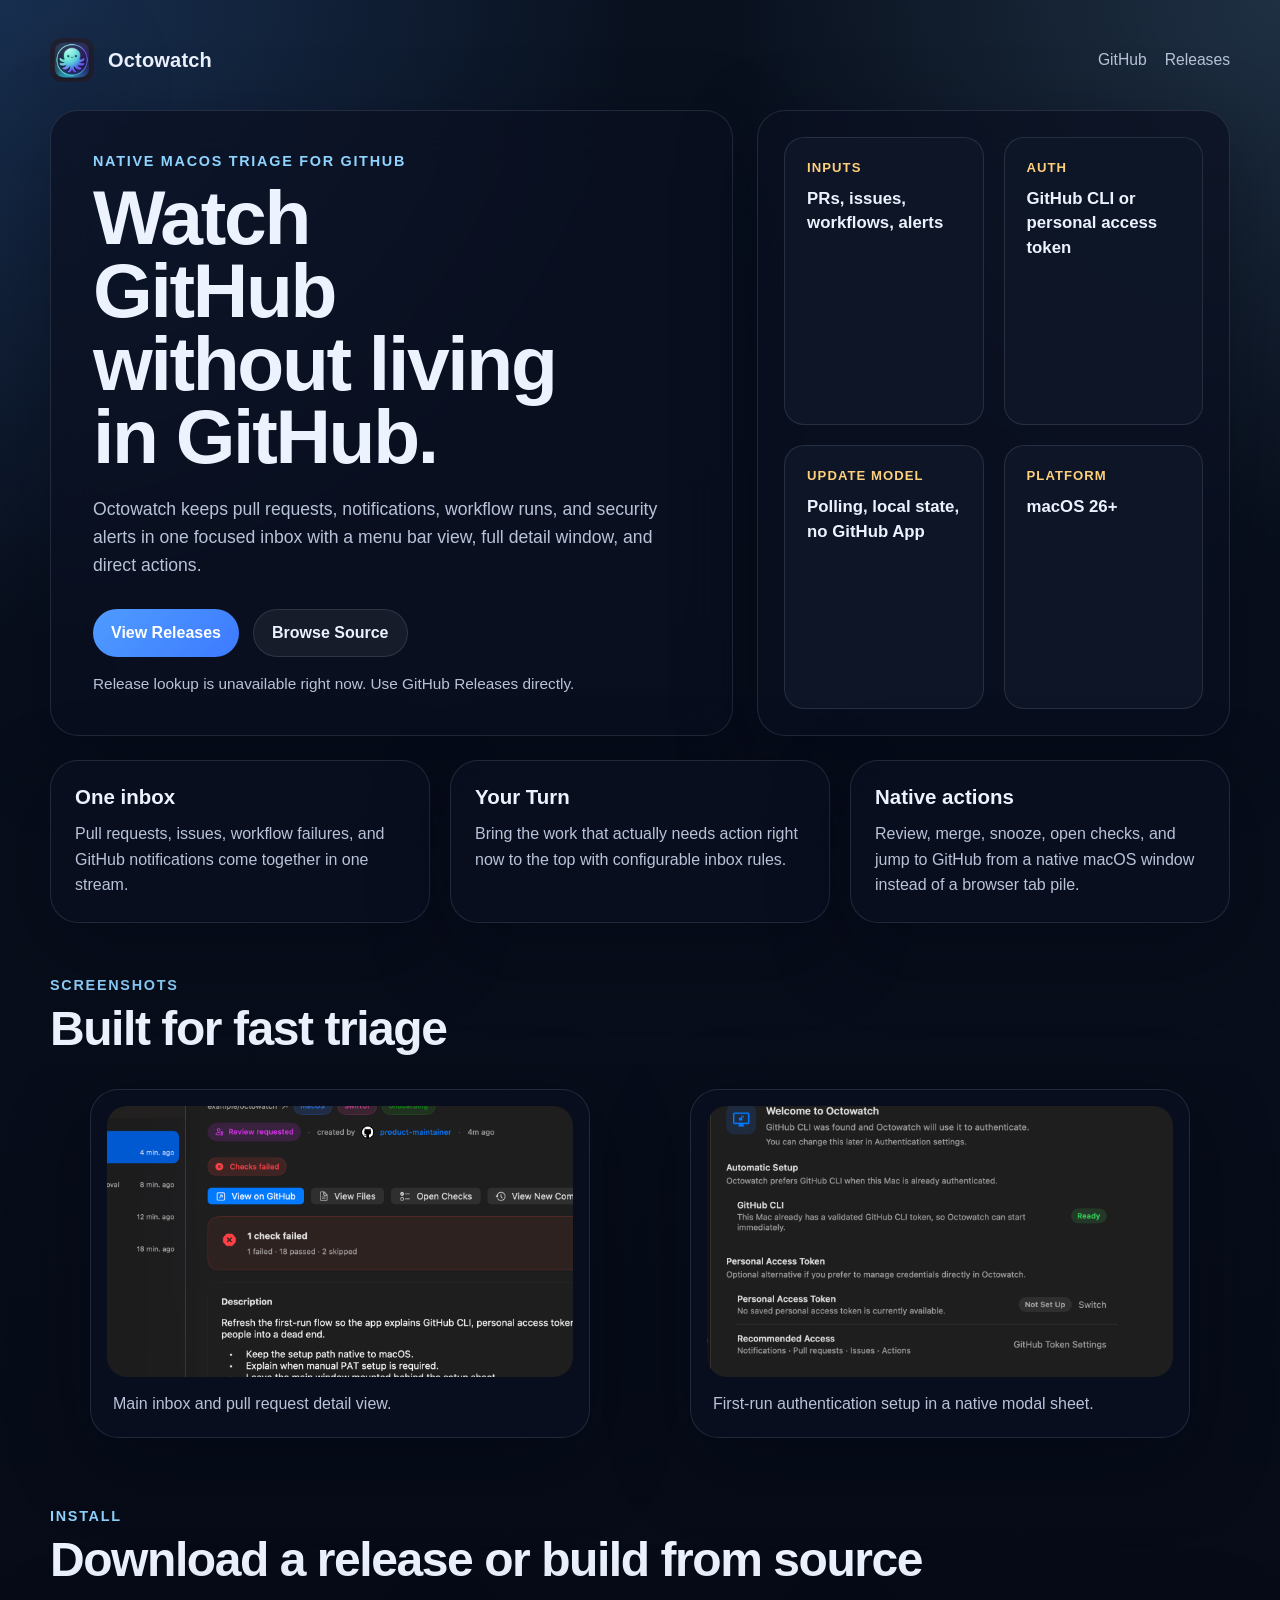
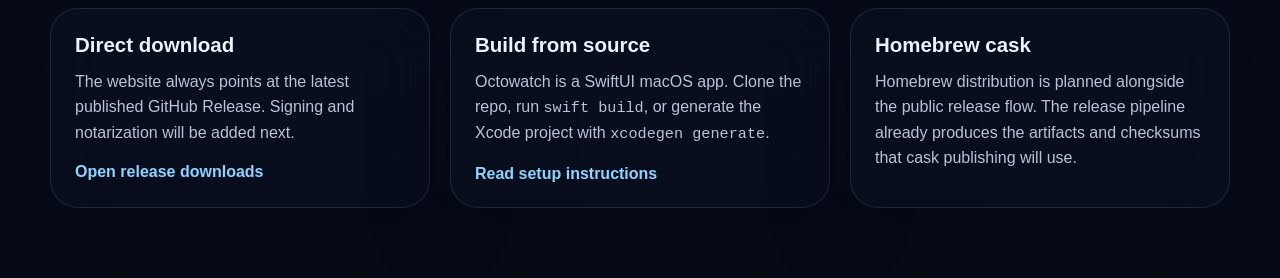
==== website/index.html @ 77b60c49 "feat(release): scaffold public distribution Add a GitHub Pages site for octowatch.app and a tag-driv" ====
<!doctype html>
<html lang="en">
  <head>
    <meta charset="utf-8">
    <meta name="viewport" content="width=device-width, initial-scale=1">
    <title>Octowatch</title>
    <meta
      name="description"
      content="Octowatch is a native macOS app that watches GitHub and pulls the work that needs your attention into one place."
    >
    <link rel="icon" href="assets/icon.png">
    <link rel="stylesheet" href="site.css">
  </head>
  <body>
    <div class="page-shell">
      <header class="site-header">
        <a class="brand" href="/">
          <img src="assets/icon.png" alt="Octowatch logo" width="44" height="44">
          <span>Octowatch</span>
        </a>
        <nav class="site-nav">
          <a href="https://github.com/fiam/octowatch">GitHub</a>
          <a href="https://github.com/fiam/octowatch/releases">Releases</a>
        </nav>
      </header>

      <main>
        <section class="hero">
          <div class="hero-copy">
            <p class="eyebrow">Native macOS triage for GitHub</p>
            <h1>Watch GitHub without living in GitHub.</h1>
            <p class="lede">
              Octowatch keeps pull requests, notifications, workflow runs,
              and security alerts in one focused inbox with a menu bar view,
              full detail window, and direct actions.
            </p>

            <div class="hero-actions">
              <a
                id="download-button"
                class="button button-primary"
                href="https://github.com/fiam/octowatch/releases"
              >
                View Releases
              </a>
              <a
                class="button button-secondary"
                href="https://github.com/fiam/octowatch"
              >
                Browse Source
              </a>
            </div>

            <p id="release-status" class="release-status">
              Looking up the latest release…
            </p>
          </div>

          <div class="hero-card">
            <div class="metric-grid">
              <div class="metric">
                <span class="metric-label">Inputs</span>
                <strong>PRs, issues, workflows, alerts</strong>
              </div>
              <div class="metric">
                <span class="metric-label">Auth</span>
                <strong>GitHub CLI or personal access token</strong>
              </div>
              <div class="metric">
                <span class="metric-label">Update Model</span>
                <strong>Polling, local state, no GitHub App</strong>
              </div>
              <div class="metric">
                <span class="metric-label">Platform</span>
                <strong>macOS 26+</strong>
              </div>
            </div>
          </div>
        </section>

        <section class="feature-grid">
          <article class="feature-card">
            <h2>One inbox</h2>
            <p>
              Pull requests, issues, workflow failures, and GitHub
              notifications come together in one stream.
            </p>
          </article>
          <article class="feature-card">
            <h2>Your Turn</h2>
            <p>
              Bring the work that actually needs action right now to the
              top with configurable inbox rules.
            </p>
          </article>
          <article class="feature-card">
            <h2>Native actions</h2>
            <p>
              Review, merge, snooze, open checks, and jump to GitHub from
              a native macOS window instead of a browser tab pile.
            </p>
          </article>
        </section>

        <section class="screenshots">
          <div class="section-header">
            <p class="eyebrow">Screenshots</p>
            <h2>Built for fast triage</h2>
          </div>
          <div class="shot-grid">
            <figure class="shot">
              <img src="assets/readme-main-window.png" alt="Octowatch main window">
              <figcaption>Main inbox and pull request detail view.</figcaption>
            </figure>
            <figure class="shot">
              <img src="assets/readme-onboarding.png" alt="Octowatch first-run setup sheet">
              <figcaption>First-run authentication setup in a native modal sheet.</figcaption>
            </figure>
          </div>
        </section>

        <section class="install">
          <div class="section-header">
            <p class="eyebrow">Install</p>
            <h2>Download a release or build from source</h2>
          </div>

          <div class="install-grid">
            <article class="install-card">
              <h3>Direct download</h3>
              <p>
                The website always points at the latest published GitHub
                Release. Signing and notarization will be added next.
              </p>
              <a
                id="download-card-link"
                class="text-link"
                href="https://github.com/fiam/octowatch/releases"
              >
                Open release downloads
              </a>
            </article>

            <article class="install-card">
              <h3>Build from source</h3>
              <p>
                Octowatch is a SwiftUI macOS app. Clone the repo, run
                <code>swift build</code>, or generate the Xcode project with
                <code>xcodegen generate</code>.
              </p>
              <a class="text-link" href="https://github.com/fiam/octowatch#getting-started">
                Read setup instructions
              </a>
            </article>

            <article class="install-card">
              <h3>Homebrew cask</h3>
              <p>
                Homebrew distribution is planned alongside the public
                release flow. The release pipeline already produces the
                artifacts and checksums that cask publishing will use.
              </p>
            </article>
          </div>
        </section>
      </main>
    </div>

    <script src="site.js" defer></script>
  </body>
  </html>
---- website/site.css ----
:root {
  color-scheme: dark;
  --page-bg: #0a1020;
  --surface: rgba(10, 16, 32, 0.72);
  --surface-strong: rgba(15, 23, 42, 0.88);
  --border: rgba(148, 163, 184, 0.18);
  --text: #edf2ff;
  --muted: #b8c3d9;
  --accent: #8fd3ff;
  --accent-strong: #4f9cff;
  --accent-warm: #ffd07b;
  --shadow: 0 24px 80px rgba(3, 7, 18, 0.42);
  --radius-lg: 28px;
  --radius-md: 20px;
  --radius-sm: 14px;
  --font-display: "Avenir Next", "Segoe UI", sans-serif;
  --font-body: "Avenir Next", "Helvetica Neue", sans-serif;
}

* {
  box-sizing: border-box;
}

html,
body {
  margin: 0;
  min-height: 100%;
}

body {
  background:
    radial-gradient(circle at top left, rgba(79, 156, 255, 0.22), transparent 28%),
    radial-gradient(circle at top right, rgba(143, 211, 255, 0.16), transparent 24%),
    linear-gradient(180deg, #09111f 0%, #060a16 100%);
  color: var(--text);
  font-family: var(--font-body);
}

a {
  color: inherit;
  text-decoration: none;
}

code {
  font-family: "SF Mono", "Menlo", monospace;
  font-size: 0.95em;
}

.page-shell {
  width: min(1180px, calc(100vw - 32px));
  margin: 0 auto;
  padding: 24px 0 72px;
}

.site-header {
  display: flex;
  align-items: center;
  justify-content: space-between;
  gap: 20px;
  padding: 14px 0 28px;
}

.brand {
  display: inline-flex;
  align-items: center;
  gap: 14px;
  font-family: var(--font-display);
  font-size: 1.25rem;
  font-weight: 700;
  letter-spacing: 0.01em;
}

.brand img {
  border-radius: 12px;
  box-shadow: var(--shadow);
}

.site-nav {
  display: inline-flex;
  gap: 18px;
  color: var(--muted);
  font-size: 0.98rem;
}

.site-nav a:hover,
.text-link:hover {
  color: white;
}

.hero {
  display: grid;
  grid-template-columns: minmax(0, 1.3fr) minmax(280px, 0.9fr);
  gap: 24px;
  align-items: stretch;
}

.hero-copy,
.hero-card,
.feature-card,
.shot,
.install-card {
  background: var(--surface);
  border: 1px solid var(--border);
  border-radius: var(--radius-lg);
  box-shadow: var(--shadow);
  backdrop-filter: blur(24px);
}

.hero-copy {
  padding: 42px;
}

.eyebrow {
  margin: 0 0 12px;
  color: var(--accent);
  font-size: 0.9rem;
  font-weight: 700;
  letter-spacing: 0.12em;
  text-transform: uppercase;
}

.hero h1,
.section-header h2 {
  margin: 0;
  font-family: var(--font-display);
  font-weight: 750;
  letter-spacing: -0.03em;
}

.hero h1 {
  max-width: 11ch;
  font-size: clamp(2.7rem, 6vw, 4.8rem);
  line-height: 0.95;
}

.lede {
  max-width: 60ch;
  margin: 22px 0 0;
  color: var(--muted);
  font-size: 1.1rem;
  line-height: 1.6;
}

.hero-actions {
  display: flex;
  flex-wrap: wrap;
  gap: 14px;
  margin-top: 30px;
}

.button {
  display: inline-flex;
  align-items: center;
  justify-content: center;
  min-height: 48px;
  padding: 0 18px;
  border-radius: 999px;
  font-weight: 700;
  transition: transform 120ms ease, background-color 120ms ease;
}

.button:hover {
  transform: translateY(-1px);
}

.button-primary {
  background: linear-gradient(135deg, var(--accent-strong), #3d7aff);
  color: white;
}

.button-secondary {
  background: rgba(255, 255, 255, 0.06);
  border: 1px solid var(--border);
}

.release-status {
  margin: 18px 0 0;
  color: var(--muted);
  font-size: 0.96rem;
}

.hero-card {
  padding: 26px;
}

.metric-grid,
.feature-grid,
.shot-grid,
.install-grid {
  display: grid;
  gap: 20px;
}

.metric-grid {
  grid-template-columns: repeat(2, minmax(0, 1fr));
  height: 100%;
}

.metric {
  padding: 22px;
  border-radius: var(--radius-md);
  background: var(--surface-strong);
  border: 1px solid var(--border);
}

.metric-label {
  display: block;
  margin-bottom: 12px;
  color: var(--accent-warm);
  font-size: 0.82rem;
  font-weight: 700;
  letter-spacing: 0.08em;
  text-transform: uppercase;
}

.metric strong {
  font-size: 1.05rem;
  line-height: 1.45;
}

.feature-grid,
.install-grid {
  grid-template-columns: repeat(3, minmax(0, 1fr));
  margin-top: 24px;
}

.feature-card,
.install-card {
  padding: 24px;
}

.feature-card h2,
.install-card h3 {
  margin: 0 0 12px;
  font-family: var(--font-display);
  font-size: 1.28rem;
}

.feature-card p,
.install-card p,
.shot figcaption {
  margin: 0;
  color: var(--muted);
  line-height: 1.6;
}

.screenshots,
.install {
  margin-top: 54px;
}

.section-header {
  margin-bottom: 20px;
}

.section-header h2 {
  font-size: clamp(2rem, 4vw, 3rem);
  line-height: 1;
}

.shot-grid {
  grid-template-columns: repeat(2, minmax(0, 1fr));
}

.shot {
  padding: 16px;
}

.shot img {
  display: block;
  width: 100%;
  border-radius: var(--radius-md);
}

.shot figcaption {
  padding: 14px 6px 4px;
}

.text-link {
  display: inline-block;
  margin-top: 18px;
  color: var(--accent);
  font-weight: 700;
}

@media (max-width: 920px) {
  .hero,
  .feature-grid,
  .shot-grid,
  .install-grid,
  .metric-grid {
    grid-template-columns: 1fr;
  }

  .page-shell {
    width: min(100vw - 24px, 1180px);
  }

  .hero-copy,
  .hero-card,
  .feature-card,
  .install-card {
    padding: 24px;
  }

  .site-header {
    flex-direction: column;
    align-items: flex-start;
  }
}
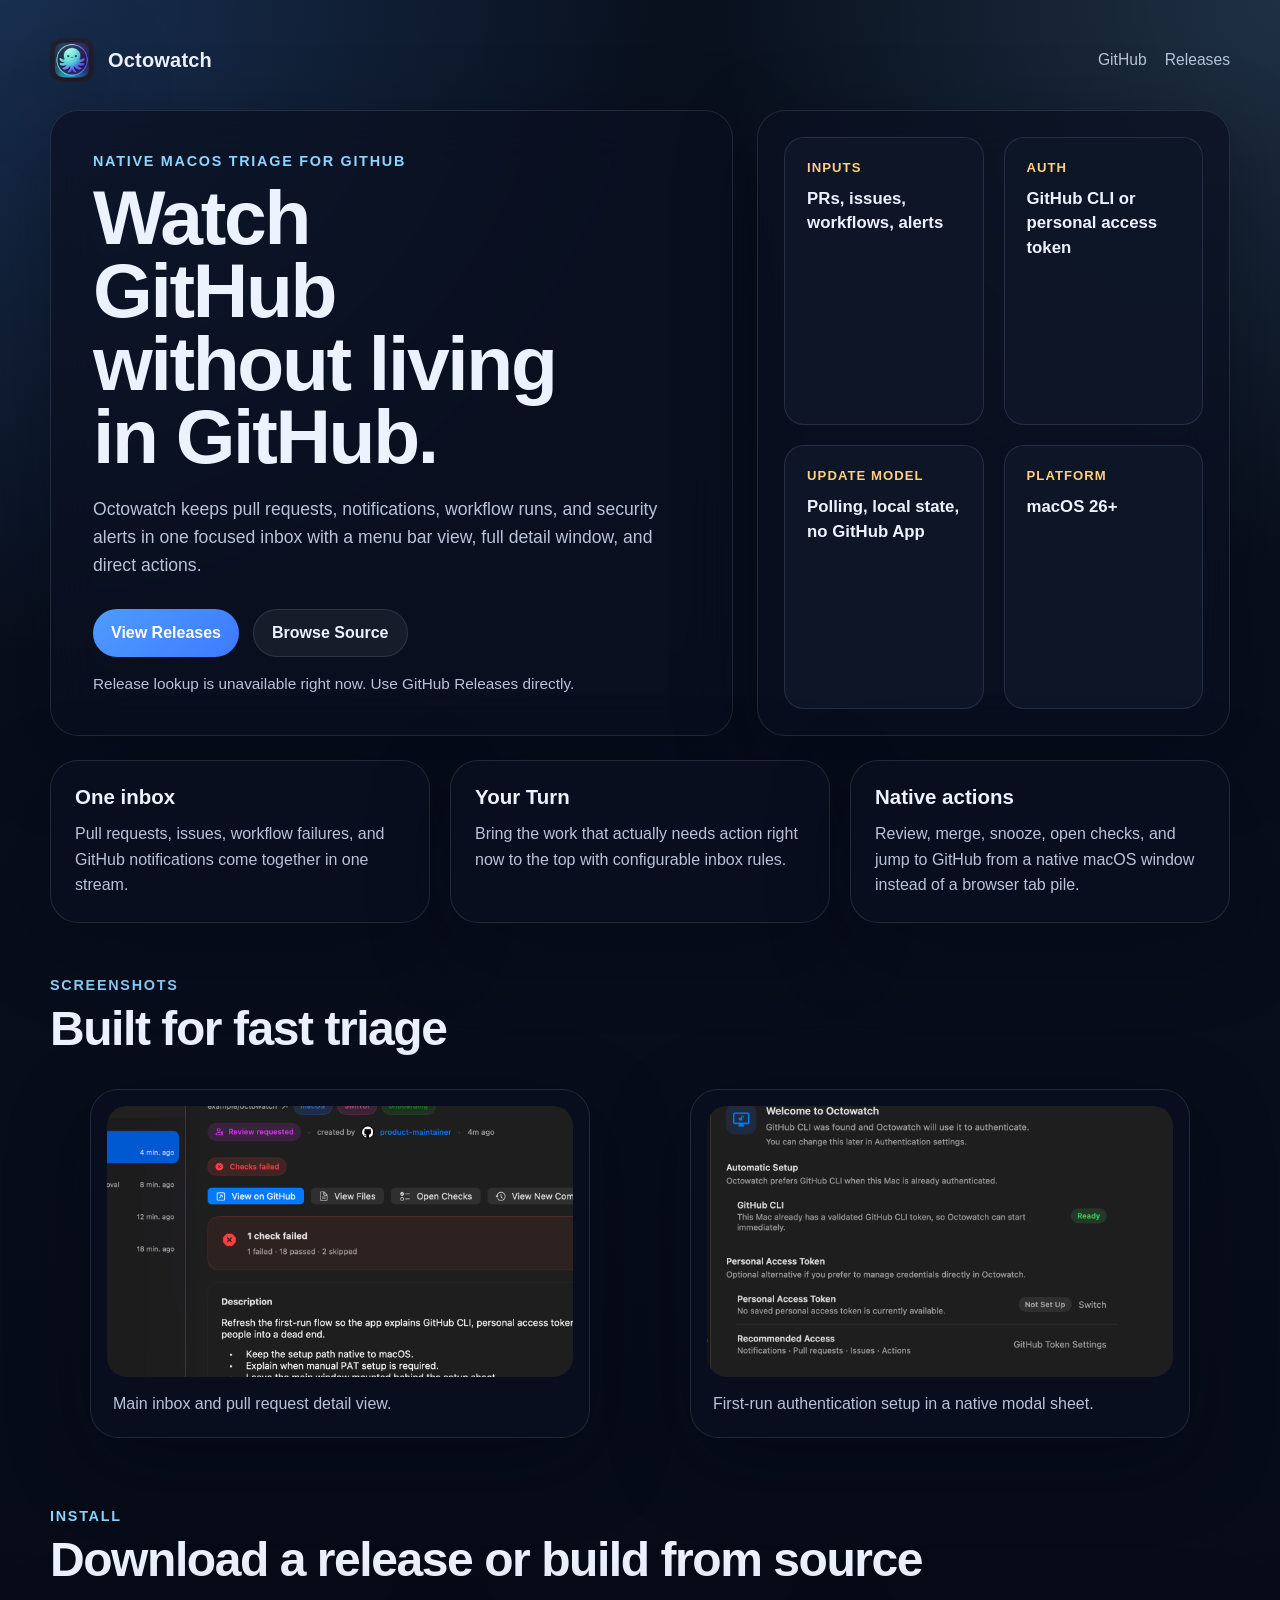
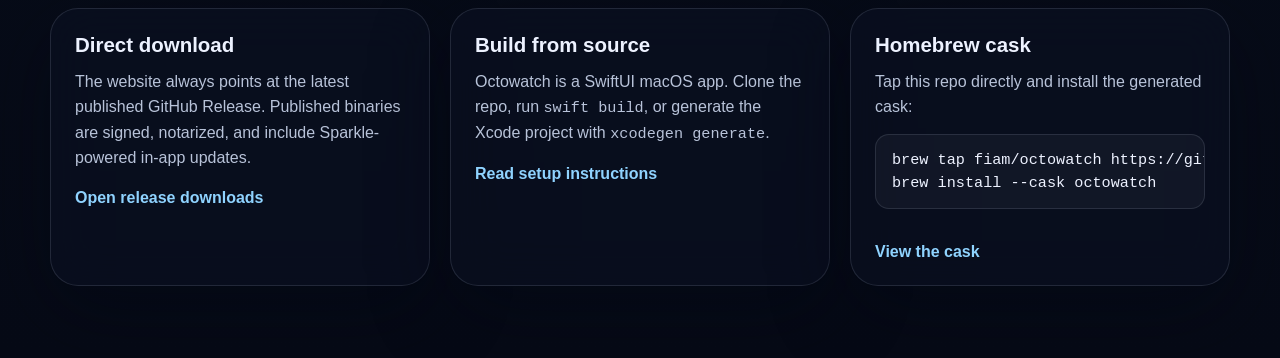
==== commit eea41040: "feat(release): automate notarized releases Add a release-please driven macOS release pipeline.  Inte" ====
--- a/website/index.html
+++ b/website/index.html
@@ -130,7 +130,8 @@
               <h3>Direct download</h3>
               <p>
                 The website always points at the latest published GitHub
-                Release. Signing and notarization will be added next.
+                Release. Published binaries are signed, notarized, and
+                include Sparkle-powered in-app updates.
               </p>
               <a
                 id="download-card-link"
@@ -156,10 +157,13 @@
             <article class="install-card">
               <h3>Homebrew cask</h3>
               <p>
-                Homebrew distribution is planned alongside the public
-                release flow. The release pipeline already produces the
-                artifacts and checksums that cask publishing will use.
+                Tap this repo directly and install the generated cask:
               </p>
+              <pre class="install-command"><code>brew tap fiam/octowatch https://github.com/fiam/octowatch
+brew install --cask octowatch</code></pre>
+              <a class="text-link" href="https://github.com/fiam/octowatch/blob/main/Casks/octowatch.rb">
+                View the cask
+              </a>
             </article>
           </div>
         </section>
--- a/website/site.css
+++ b/website/site.css
@@ -244,6 +244,22 @@
   line-height: 1.6;
 }
 
+.install-command {
+  margin: 14px 0 16px;
+  padding: 14px 16px;
+  overflow-x: auto;
+  border-radius: var(--radius-sm);
+  border: 1px solid var(--border);
+  background: rgba(255, 255, 255, 0.04);
+  color: var(--text);
+}
+
+.install-command code {
+  display: block;
+  white-space: pre;
+  line-height: 1.5;
+}
+
 .screenshots,
 .install {
   margin-top: 54px;
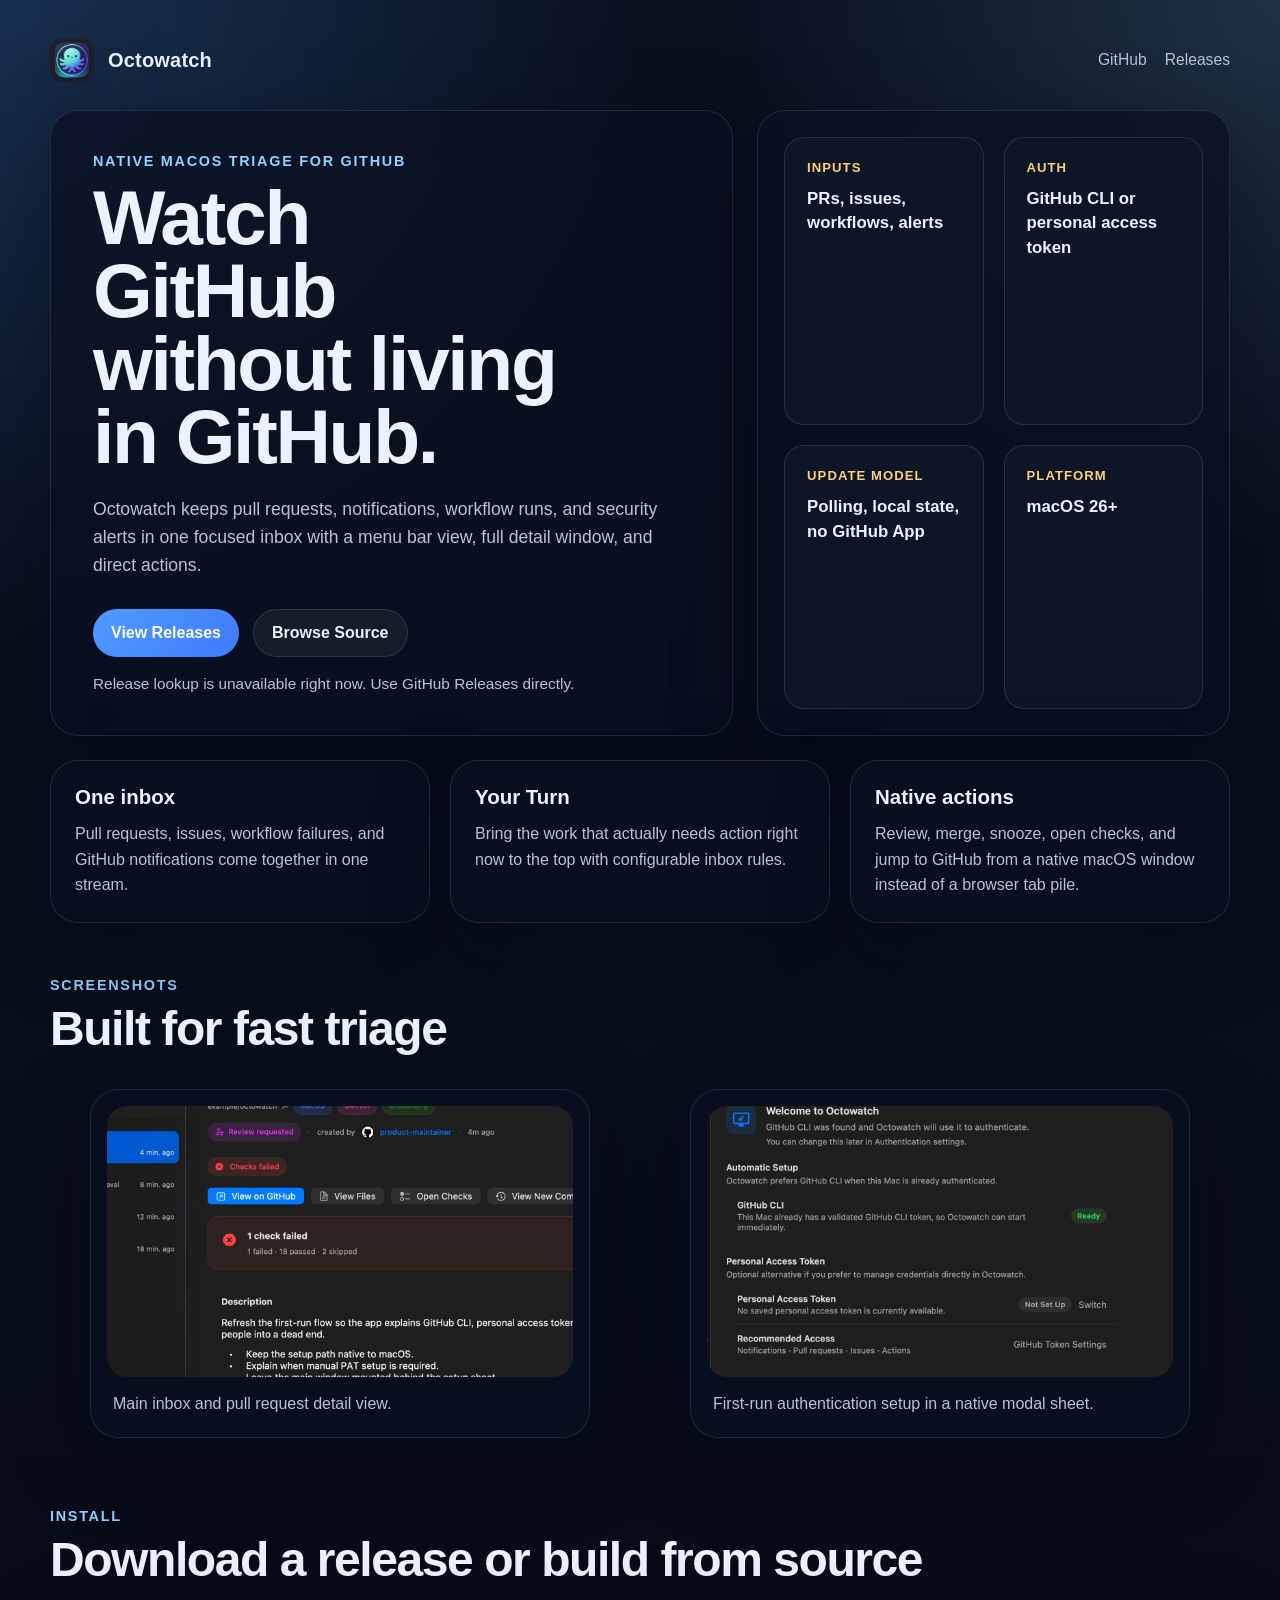
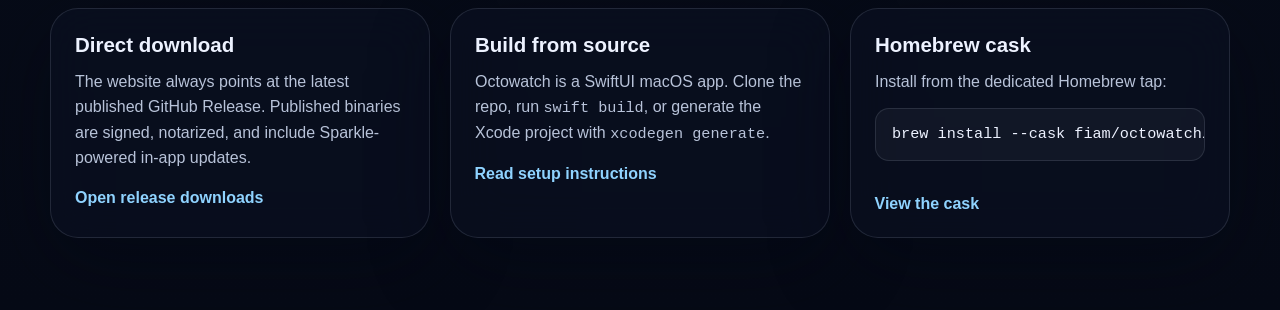
==== commit 71fabec4: "build(release): publish cask to tap Create the dedicated homebrew-octowatch tap and sync the generat" ====
--- a/website/index.html
+++ b/website/index.html
@@ -157,11 +157,10 @@
             <article class="install-card">
               <h3>Homebrew cask</h3>
               <p>
-                Tap this repo directly and install the generated cask:
+                Install from the dedicated Homebrew tap:
               </p>
-              <pre class="install-command"><code>brew tap fiam/octowatch https://github.com/fiam/octowatch
-brew install --cask octowatch</code></pre>
-              <a class="text-link" href="https://github.com/fiam/octowatch/blob/main/Casks/octowatch.rb">
+              <pre class="install-command"><code>brew install --cask fiam/octowatch/octowatch</code></pre>
+              <a class="text-link" href="https://github.com/fiam/homebrew-octowatch/blob/main/Casks/octowatch.rb">
                 View the cask
               </a>
             </article>
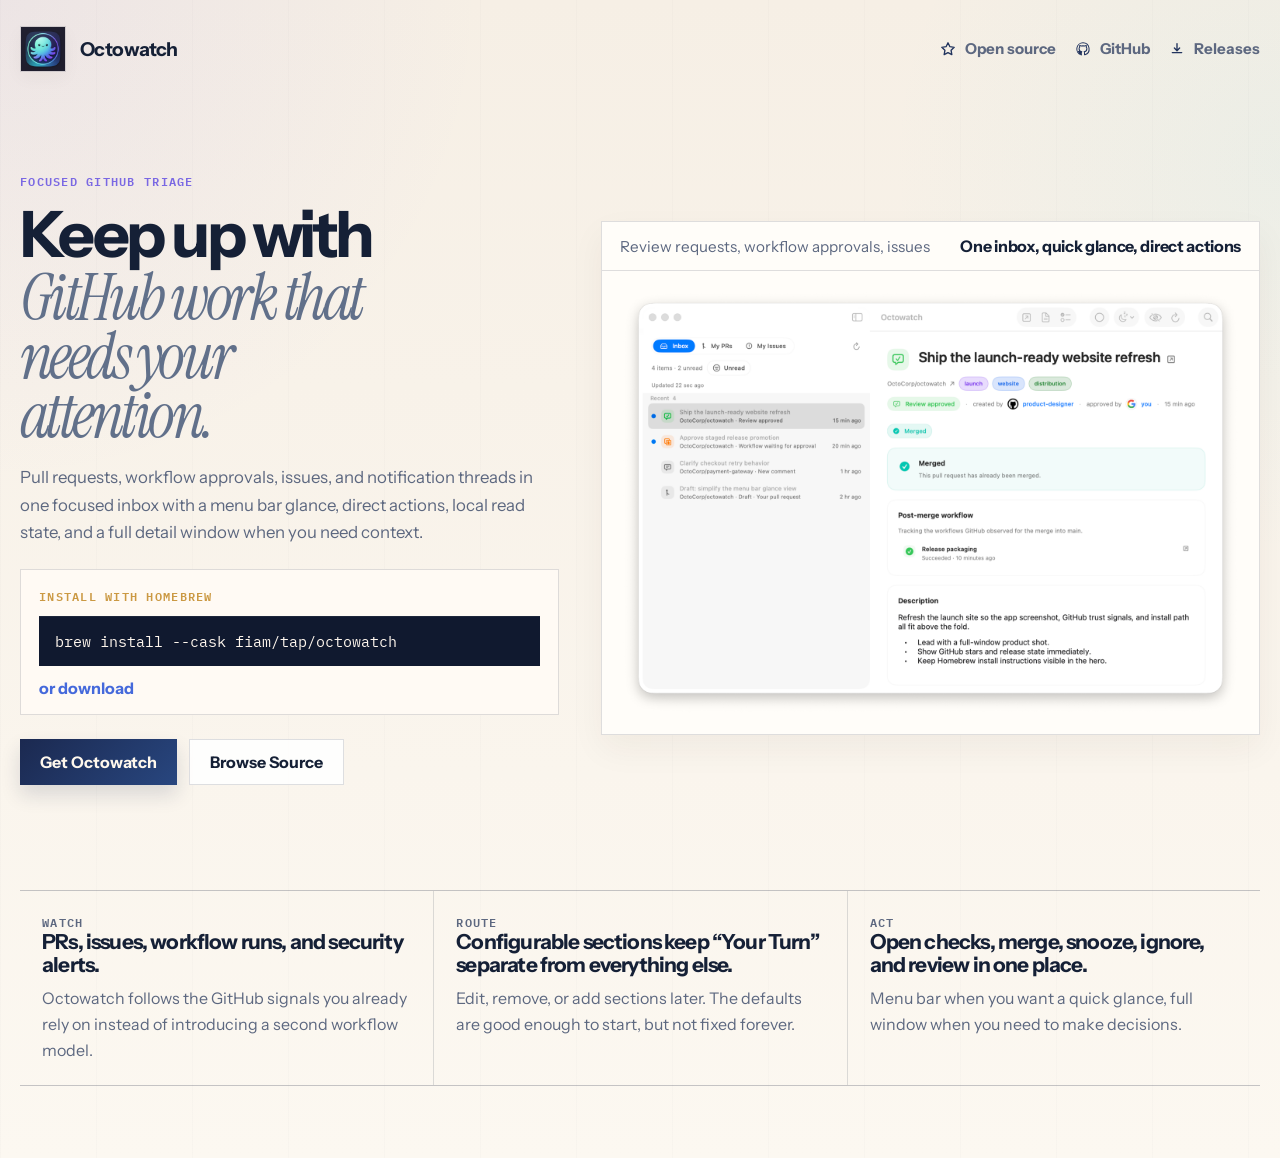
==== commit 7668c067: "feat(website): refresh site and tap Rework the landing page around a sharper light layout with fixtu" ====
--- a/website/index.html
+++ b/website/index.html
@@ -6,34 +6,105 @@
     <title>Octowatch</title>
     <meta
       name="description"
-      content="Octowatch is a native macOS app that watches GitHub and pulls the work that needs your attention into one place."
+      content="Octowatch watches GitHub and pulls the work that needs your attention into one focused inbox."
+    >
+    <link rel="preconnect" href="https://fonts.googleapis.com">
+    <link rel="preconnect" href="https://fonts.gstatic.com" crossorigin>
+    <link
+      href="https://fonts.googleapis.com/css2?family=Instrument+Sans:wght@400;500;600;700;800&family=Instrument+Serif:ital@1&family=IBM+Plex+Mono:wght@400;500;600&display=swap"
+      rel="stylesheet"
     >
     <link rel="icon" href="assets/icon.png">
-    <link rel="stylesheet" href="site.css">
+    <link rel="stylesheet" href="site.css?v=2">
   </head>
   <body>
     <div class="page-shell">
       <header class="site-header">
         <a class="brand" href="/">
-          <img src="assets/icon.png" alt="Octowatch logo" width="44" height="44">
+          <img src="assets/icon.png" alt="Octowatch logo" width="46" height="46">
           <span>Octowatch</span>
         </a>
-        <nav class="site-nav">
-          <a href="https://github.com/fiam/octowatch">GitHub</a>
-          <a href="https://github.com/fiam/octowatch/releases">Releases</a>
-        </nav>
+
+        <div class="header-links">
+          <a id="stars-link" class="header-chip" href="https://github.com/fiam/octowatch">
+            <span class="header-chip-icon" aria-hidden="true">
+              <svg viewBox="0 0 24 24" fill="none">
+                <path
+                  d="m12 3.75 2.55 5.17 5.7.83-4.12 4.02.97 5.68L12 16.77l-5.1 2.68.97-5.68-4.12-4.02 5.7-.83L12 3.75Z"
+                  stroke="currentColor"
+                  stroke-linecap="round"
+                  stroke-linejoin="round"
+                  stroke-width="1.8"
+                />
+              </svg>
+            </span>
+            <span class="header-chip-copy">
+              <strong id="repo-stars">Open source</strong>
+            </span>
+          </a>
+          <a class="header-chip" href="https://github.com/fiam/octowatch">
+            <span class="header-chip-icon" aria-hidden="true">
+              <svg viewBox="0 0 24 24" fill="none">
+                <path
+                  d="M12 3.75a8.25 8.25 0 0 0-2.61 16.08c.41.08.56-.18.56-.4v-1.57c-2.28.49-2.76-.97-2.76-.97-.37-.95-.91-1.2-.91-1.2-.74-.5.06-.49.06-.49.82.06 1.25.84 1.25.84.73 1.24 1.92.88 2.39.67.07-.52.29-.88.52-1.08-1.82-.2-3.73-.9-3.73-4.01 0-.89.32-1.62.84-2.19-.08-.2-.36-1.03.08-2.14 0 0 .69-.22 2.25.83a7.74 7.74 0 0 1 4.1 0c1.56-1.05 2.24-.83 2.24-.83.45 1.11.17 1.94.09 2.14.52.57.83 1.3.83 2.19 0 3.12-1.91 3.81-3.74 4 .29.25.55.75.55 1.52v2.25c0 .22.15.48.57.4A8.25 8.25 0 0 0 12 3.75Z"
+                  stroke="currentColor"
+                  stroke-linecap="round"
+                  stroke-linejoin="round"
+                  stroke-width="1.35"
+                />
+              </svg>
+            </span>
+            <span class="header-chip-copy">
+              <strong>GitHub</strong>
+            </span>
+          </a>
+          <a class="header-chip" href="https://github.com/fiam/octowatch/releases">
+            <span class="header-chip-icon" aria-hidden="true">
+              <svg viewBox="0 0 24 24" fill="none">
+                <path
+                  d="M12 4.75v9.5m0 0 3.5-3.5m-3.5 3.5-3.5-3.5M5.75 16.75h12.5"
+                  stroke="currentColor"
+                  stroke-linecap="round"
+                  stroke-linejoin="round"
+                  stroke-width="1.8"
+                />
+              </svg>
+            </span>
+            <span class="header-chip-copy">
+              <strong>Releases</strong>
+            </span>
+          </a>
+        </div>
       </header>
 
       <main>
         <section class="hero">
           <div class="hero-copy">
-            <p class="eyebrow">Native macOS triage for GitHub</p>
-            <h1>Watch GitHub without living in GitHub.</h1>
+            <p class="eyebrow">Focused GitHub triage</p>
+            <h1>
+              Keep up with
+              <em>GitHub work that needs your attention.</em>
+            </h1>
             <p class="lede">
-              Octowatch keeps pull requests, notifications, workflow runs,
-              and security alerts in one focused inbox with a menu bar view,
-              full detail window, and direct actions.
+              Pull requests, workflow approvals, issues, and notification
+              threads in one focused inbox with a menu bar glance, direct
+              actions, local read state, and a full detail window when you
+              need context.
             </p>
+
+            <div class="install-card">
+              <div class="install-card-header">
+                <p class="install-strip-label">Install with Homebrew</p>
+              </div>
+              <pre class="install-command"><code>brew install --cask fiam/tap/octowatch</code></pre>
+              <a
+                id="download-card-link"
+                class="text-link"
+                href="https://github.com/fiam/octowatch/releases"
+              >
+                or download
+              </a>
+            </div>
 
             <div class="hero-actions">
               <a
@@ -41,7 +112,7 @@
                 class="button button-primary"
                 href="https://github.com/fiam/octowatch/releases"
               >
-                View Releases
+                Get Octowatch
               </a>
               <a
                 class="button button-secondary"
@@ -50,125 +121,53 @@
                 Browse Source
               </a>
             </div>
-
-            <p id="release-status" class="release-status">
-              Looking up the latest release…
-            </p>
           </div>
 
-          <div class="hero-card">
-            <div class="metric-grid">
-              <div class="metric">
-                <span class="metric-label">Inputs</span>
-                <strong>PRs, issues, workflows, alerts</strong>
-              </div>
-              <div class="metric">
-                <span class="metric-label">Auth</span>
-                <strong>GitHub CLI or personal access token</strong>
-              </div>
-              <div class="metric">
-                <span class="metric-label">Update Model</span>
-                <strong>Polling, local state, no GitHub App</strong>
-              </div>
-              <div class="metric">
-                <span class="metric-label">Platform</span>
-                <strong>macOS 26+</strong>
-              </div>
+          <div class="hero-visual">
+            <div class="hero-visual-chrome">
+              <span>Review requests, workflow approvals, issues</span>
+              <strong>One inbox, quick glance, direct actions</strong>
             </div>
-          </div>
-        </section>
-
-        <section class="feature-grid">
-          <article class="feature-card">
-            <h2>One inbox</h2>
-            <p>
-              Pull requests, issues, workflow failures, and GitHub
-              notifications come together in one stream.
-            </p>
-          </article>
-          <article class="feature-card">
-            <h2>Your Turn</h2>
-            <p>
-              Bring the work that actually needs action right now to the
-              top with configurable inbox rules.
-            </p>
-          </article>
-          <article class="feature-card">
-            <h2>Native actions</h2>
-            <p>
-              Review, merge, snooze, open checks, and jump to GitHub from
-              a native macOS window instead of a browser tab pile.
-            </p>
-          </article>
-        </section>
-
-        <section class="screenshots">
-          <div class="section-header">
-            <p class="eyebrow">Screenshots</p>
-            <h2>Built for fast triage</h2>
-          </div>
-          <div class="shot-grid">
-            <figure class="shot">
-              <img src="assets/readme-main-window.png" alt="Octowatch main window">
-              <figcaption>Main inbox and pull request detail view.</figcaption>
-            </figure>
-            <figure class="shot">
-              <img src="assets/readme-onboarding.png" alt="Octowatch first-run setup sheet">
-              <figcaption>First-run authentication setup in a native modal sheet.</figcaption>
+            <figure class="hero-shot">
+              <img
+                src="assets/readme-main-window.png"
+                alt="Octowatch main window showing the inbox sidebar and a pull request detail pane"
+              >
             </figure>
           </div>
         </section>
 
-        <section class="install">
-          <div class="section-header">
-            <p class="eyebrow">Install</p>
-            <h2>Download a release or build from source</h2>
-          </div>
+        <section class="feature-row">
+          <article class="feature-card">
+            <p class="feature-label">Watch</p>
+            <h2>PRs, issues, workflow runs, and security alerts.</h2>
+            <p>
+              Octowatch follows the GitHub signals you already rely on instead of
+              introducing a second workflow model.
+            </p>
+          </article>
 
-          <div class="install-grid">
-            <article class="install-card">
-              <h3>Direct download</h3>
-              <p>
-                The website always points at the latest published GitHub
-                Release. Published binaries are signed, notarized, and
-                include Sparkle-powered in-app updates.
-              </p>
-              <a
-                id="download-card-link"
-                class="text-link"
-                href="https://github.com/fiam/octowatch/releases"
-              >
-                Open release downloads
-              </a>
-            </article>
+          <article class="feature-card">
+            <p class="feature-label">Route</p>
+            <h2>Configurable sections keep “Your Turn” separate from everything else.</h2>
+            <p>
+              Edit, remove, or add sections later. The defaults are good enough to
+              start, but not fixed forever.
+            </p>
+          </article>
 
-            <article class="install-card">
-              <h3>Build from source</h3>
-              <p>
-                Octowatch is a SwiftUI macOS app. Clone the repo, run
-                <code>swift build</code>, or generate the Xcode project with
-                <code>xcodegen generate</code>.
-              </p>
-              <a class="text-link" href="https://github.com/fiam/octowatch#getting-started">
-                Read setup instructions
-              </a>
-            </article>
-
-            <article class="install-card">
-              <h3>Homebrew cask</h3>
-              <p>
-                Install from the dedicated Homebrew tap:
-              </p>
-              <pre class="install-command"><code>brew install --cask fiam/octowatch/octowatch</code></pre>
-              <a class="text-link" href="https://github.com/fiam/homebrew-octowatch/blob/main/Casks/octowatch.rb">
-                View the cask
-              </a>
-            </article>
-          </div>
+          <article class="feature-card">
+            <p class="feature-label">Act</p>
+            <h2>Open checks, merge, snooze, ignore, and review in one place.</h2>
+            <p>
+              Menu bar when you want a quick glance, full window when you need to
+              make decisions.
+            </p>
+          </article>
         </section>
       </main>
     </div>
 
-    <script src="site.js" defer></script>
+    <script src="site.js?v=2" defer></script>
   </body>
-  </html>
+</html>
--- a/website/site.css
+++ b/website/site.css
@@ -1,20 +1,24 @@
 :root {
-  color-scheme: dark;
-  --page-bg: #0a1020;
-  --surface: rgba(10, 16, 32, 0.72);
-  --surface-strong: rgba(15, 23, 42, 0.88);
-  --border: rgba(148, 163, 184, 0.18);
-  --text: #edf2ff;
-  --muted: #b8c3d9;
-  --accent: #8fd3ff;
-  --accent-strong: #4f9cff;
-  --accent-warm: #ffd07b;
-  --shadow: 0 24px 80px rgba(3, 7, 18, 0.42);
-  --radius-lg: 28px;
-  --radius-md: 20px;
-  --radius-sm: 14px;
-  --font-display: "Avenir Next", "Segoe UI", sans-serif;
-  --font-body: "Avenir Next", "Helvetica Neue", sans-serif;
+  color-scheme: light;
+  --bg: #f6efe5;
+  --bg-soft: #fcf8f1;
+  --surface: #fffaf4;
+  --surface-strong: #fffdf9;
+  --ink: #152036;
+  --ink-soft: #5d6880;
+  --line: rgba(21, 32, 54, 0.14);
+  --line-strong: rgba(21, 32, 54, 0.24);
+  --accent: #4569db;
+  --accent-dark: #22345e;
+  --accent-warm: #cb9943;
+  --shadow-lg: 0 14px 32px rgba(55, 39, 22, 0.05);
+  --shadow-md: 0 6px 18px rgba(55, 39, 22, 0.04);
+  --radius-xl: 0;
+  --radius-lg: 0;
+  --radius-md: 0;
+  --font-body: "Instrument Sans", "Avenir Next", sans-serif;
+  --font-serif: "Instrument Serif", Georgia, serif;
+  --font-mono: "IBM Plex Mono", "SF Mono", monospace;
 }
 
 * {
@@ -29,10 +33,17 @@
 
 body {
   background:
-    radial-gradient(circle at top left, rgba(79, 156, 255, 0.22), transparent 28%),
-    radial-gradient(circle at top right, rgba(143, 211, 255, 0.16), transparent 24%),
-    linear-gradient(180deg, #09111f 0%, #060a16 100%);
-  color: var(--text);
+    radial-gradient(circle at 0% 0%, rgba(124, 104, 227, 0.08), transparent 28%),
+    radial-gradient(circle at 100% 14%, rgba(125, 213, 228, 0.09), transparent 24%),
+    repeating-linear-gradient(
+      90deg,
+      rgba(21, 32, 54, 0.015) 0,
+      rgba(21, 32, 54, 0.015) 1px,
+      transparent 1px,
+      transparent 96px
+    ),
+    linear-gradient(180deg, var(--bg) 0%, var(--bg-soft) 100%);
+  color: var(--ink);
   font-family: var(--font-body);
 }
 
@@ -42,121 +53,180 @@
 }
 
 code {
-  font-family: "SF Mono", "Menlo", monospace;
+  font-family: var(--font-mono);
   font-size: 0.95em;
 }
 
 .page-shell {
-  width: min(1180px, calc(100vw - 32px));
+  width: min(1240px, calc(100vw - 40px));
   margin: 0 auto;
-  padding: 24px 0 72px;
+  padding: 22px 0 72px;
 }
 
 .site-header {
   display: flex;
   align-items: center;
   justify-content: space-between;
-  gap: 20px;
-  padding: 14px 0 28px;
+  gap: 22px;
+  padding: 4px 0 22px;
 }
 
 .brand {
   display: inline-flex;
   align-items: center;
   gap: 14px;
-  font-family: var(--font-display);
-  font-size: 1.25rem;
-  font-weight: 700;
-  letter-spacing: 0.01em;
+  font-size: 1.2rem;
+  font-weight: 800;
+  letter-spacing: -0.03em;
 }
 
 .brand img {
-  border-radius: 12px;
-  box-shadow: var(--shadow);
-}
-
-.site-nav {
+  border-radius: 0;
+  border: 1px solid var(--line);
+  box-shadow: var(--shadow-md);
+}
+
+.header-links {
+  display: flex;
+  align-items: center;
+  gap: 18px;
+}
+
+.header-chip {
   display: inline-flex;
-  gap: 18px;
-  color: var(--muted);
-  font-size: 0.98rem;
-}
-
-.site-nav a:hover,
+  align-items: center;
+  gap: 8px;
+  padding: 0;
+  border: 0;
+  color: var(--ink-soft);
+  transition: color 140ms ease, opacity 140ms ease;
+}
+
+.header-chip:hover,
 .text-link:hover {
-  color: white;
+  color: var(--ink);
+  opacity: 1;
+}
+
+.header-chip-icon {
+  display: inline-flex;
+  align-items: center;
+  justify-content: center;
+  width: 18px;
+  height: 18px;
+  flex: 0 0 18px;
+  border-radius: 0;
+  background: none;
+  color: var(--accent-dark);
+}
+
+.header-chip-icon svg {
+  width: 18px;
+  height: 18px;
+}
+
+.header-chip-copy {
+  display: inline-flex;
+  align-items: baseline;
+  gap: 6px;
+  min-width: 0;
+}
+
+.header-chip-label,
+.eyebrow,
+.feature-label,
+.install-strip-label {
+  font-family: var(--font-mono);
+  font-size: 0.72rem;
+  font-weight: 600;
+  letter-spacing: 0.11em;
+  text-transform: uppercase;
+}
+
+.header-chip-label {
+  color: var(--ink-soft);
+}
+
+.header-chip strong {
+  font-size: 0.94rem;
+  line-height: 1.12;
 }
 
 .hero {
   display: grid;
-  grid-template-columns: minmax(0, 1.3fr) minmax(280px, 0.9fr);
-  gap: 24px;
-  align-items: stretch;
-}
-
-.hero-copy,
-.hero-card,
-.feature-card,
-.shot,
-.install-card {
-  background: var(--surface);
-  border: 1px solid var(--border);
-  border-radius: var(--radius-lg);
-  box-shadow: var(--shadow);
-  backdrop-filter: blur(24px);
+  grid-template-columns: minmax(320px, 0.9fr) minmax(0, 1.1fr);
+  gap: 42px;
+  align-items: center;
+  min-height: calc(100svh - 132px);
 }
 
 .hero-copy {
-  padding: 42px;
+  max-width: 540px;
 }
 
 .eyebrow {
-  margin: 0 0 12px;
-  color: var(--accent);
-  font-size: 0.9rem;
-  font-weight: 700;
-  letter-spacing: 0.12em;
-  text-transform: uppercase;
+  margin: 0 0 14px;
+  color: #7a68e3;
+}
+
+.hero-actions,
+.feature-row {
+  display: flex;
+  flex-wrap: wrap;
 }
 
 .hero h1,
 .section-header h2 {
   margin: 0;
-  font-family: var(--font-display);
-  font-weight: 750;
-  letter-spacing: -0.03em;
+  letter-spacing: -0.055em;
 }
 
 .hero h1 {
-  max-width: 11ch;
-  font-size: clamp(2.7rem, 6vw, 4.8rem);
-  line-height: 0.95;
+  max-width: 8.3ch;
+  font-size: clamp(3rem, 5vw, 5.15rem);
+  line-height: 0.92;
+  font-weight: 800;
+}
+
+.hero h1 em {
+  display: block;
+  margin-top: 6px;
+  color: #61708a;
+  font-family: var(--font-serif);
+  font-style: italic;
+  font-weight: 400;
+}
+
+.lede,
+.feature-card p,
+.section-header p,
+.release-status,
+.hero-visual-chrome span,
+.install-note {
+  color: var(--ink-soft);
 }
 
 .lede {
-  max-width: 60ch;
-  margin: 22px 0 0;
-  color: var(--muted);
-  font-size: 1.1rem;
-  line-height: 1.6;
+  margin: 18px 0 0;
+  max-width: 34rem;
+  font-size: 1.05rem;
+  line-height: 1.64;
 }
 
 .hero-actions {
-  display: flex;
-  flex-wrap: wrap;
-  gap: 14px;
-  margin-top: 30px;
+  gap: 12px;
+  margin-top: 24px;
 }
 
 .button {
   display: inline-flex;
   align-items: center;
   justify-content: center;
-  min-height: 48px;
-  padding: 0 18px;
-  border-radius: 999px;
+  min-height: 46px;
+  padding: 0 20px;
+  border-radius: 0;
   font-weight: 700;
-  transition: transform 120ms ease, background-color 120ms ease;
+  transition: transform 140ms ease, box-shadow 140ms ease;
 }
 
 .button:hover {
@@ -164,94 +234,55 @@
 }
 
 .button-primary {
-  background: linear-gradient(135deg, var(--accent-strong), #3d7aff);
-  color: white;
+  background: linear-gradient(135deg, #1b2950 0%, #28467f 100%);
+  color: #fff8ed;
+  box-shadow: 0 10px 20px rgba(24, 37, 68, 0.14);
 }
 
 .button-secondary {
-  background: rgba(255, 255, 255, 0.06);
-  border: 1px solid var(--border);
-}
-
-.release-status {
-  margin: 18px 0 0;
-  color: var(--muted);
-  font-size: 0.96rem;
-}
-
-.hero-card {
-  padding: 26px;
-}
-
-.metric-grid,
-.feature-grid,
-.shot-grid,
-.install-grid {
-  display: grid;
-  gap: 20px;
-}
-
-.metric-grid {
-  grid-template-columns: repeat(2, minmax(0, 1fr));
-  height: 100%;
-}
-
-.metric {
-  padding: 22px;
-  border-radius: var(--radius-md);
-  background: var(--surface-strong);
-  border: 1px solid var(--border);
-}
-
-.metric-label {
-  display: block;
-  margin-bottom: 12px;
+  border: 1px solid var(--line);
+  background: rgba(255, 255, 255, 0.88);
+}
+
+.install-card,
+.feature-card,
+.supporting-frame,
+.hero-visual {
+  border: 1px solid var(--line);
+  background: var(--surface);
+  box-shadow: none;
+}
+
+.install-card {
+  margin-top: 22px;
+  padding: 16px 18px;
+  border-radius: 0;
+}
+
+.install-card-header {
+  display: flex;
+  align-items: baseline;
+  justify-content: space-between;
+  gap: 10px;
+}
+
+.install-strip-label {
+  margin: 0 0 10px;
   color: var(--accent-warm);
-  font-size: 0.82rem;
-  font-weight: 700;
-  letter-spacing: 0.08em;
-  text-transform: uppercase;
-}
-
-.metric strong {
-  font-size: 1.05rem;
-  line-height: 1.45;
-}
-
-.feature-grid,
-.install-grid {
-  grid-template-columns: repeat(3, minmax(0, 1fr));
-  margin-top: 24px;
-}
-
-.feature-card,
-.install-card {
-  padding: 24px;
-}
-
-.feature-card h2,
-.install-card h3 {
-  margin: 0 0 12px;
-  font-family: var(--font-display);
-  font-size: 1.28rem;
-}
-
-.feature-card p,
-.install-card p,
-.shot figcaption {
+}
+
+.install-note {
+  font-size: 0.9rem;
+}
+
+.install-command {
   margin: 0;
-  color: var(--muted);
-  line-height: 1.6;
-}
-
-.install-command {
-  margin: 14px 0 16px;
   padding: 14px 16px;
   overflow-x: auto;
-  border-radius: var(--radius-sm);
-  border: 1px solid var(--border);
-  background: rgba(255, 255, 255, 0.04);
-  color: var(--text);
+  border-radius: var(--radius-md);
+  background: #10192f;
+  color: #fff7ee;
+  box-shadow: inset 0 1px 0 rgba(255, 255, 255, 0.06);
 }
 
 .install-command code {
@@ -260,67 +291,211 @@
   line-height: 1.5;
 }
 
-.screenshots,
-.install {
-  margin-top: 54px;
-}
-
-.section-header {
-  margin-bottom: 20px;
-}
-
-.section-header h2 {
-  font-size: clamp(2rem, 4vw, 3rem);
-  line-height: 1;
-}
-
-.shot-grid {
-  grid-template-columns: repeat(2, minmax(0, 1fr));
-}
-
-.shot {
-  padding: 16px;
-}
-
-.shot img {
+.text-link {
+  display: inline-block;
+  margin-top: 12px;
+  color: var(--accent);
+  font-weight: 700;
+}
+
+.release-status {
+  margin: 12px 0 0;
+  min-height: 1.4em;
+  font-size: 0.94rem;
+}
+
+.hero-visual {
+  position: relative;
+  padding: 0;
+  border-radius: 0;
+  background: var(--surface-strong);
+  box-shadow: var(--shadow-lg);
+}
+
+.hero-visual::before {
+  content: "";
+  position: absolute;
+  inset: 0;
+  border-radius: 0;
+  background: none;
+  pointer-events: none;
+}
+
+.hero-visual-chrome {
+  position: relative;
+  z-index: 1;
+  display: flex;
+  align-items: baseline;
+  justify-content: space-between;
+  gap: 20px;
+  padding: 14px 18px;
+  border-bottom: 1px solid var(--line);
+}
+
+.hero-visual-chrome span {
+  font-size: 0.95rem;
+}
+
+.hero-visual-chrome strong {
+  font-size: 1rem;
+  letter-spacing: -0.02em;
+}
+
+.hero-shot {
+  position: relative;
+  z-index: 1;
+  margin: 0;
+  padding: 18px;
+}
+
+.hero-shot img,
+.supporting-frame img {
   display: block;
   width: 100%;
-  border-radius: var(--radius-md);
-}
-
-.shot figcaption {
-  padding: 14px 6px 4px;
-}
-
-.text-link {
-  display: inline-block;
-  margin-top: 18px;
-  color: var(--accent);
-  font-weight: 700;
-}
-
-@media (max-width: 920px) {
-  .hero,
-  .feature-grid,
-  .shot-grid,
-  .install-grid,
-  .metric-grid {
+  height: auto;
+  border-radius: 0;
+}
+
+.feature-row,
+.supporting-shot {
+  margin-top: 28px;
+}
+
+.feature-row {
+  display: grid;
+  grid-template-columns: repeat(3, minmax(0, 1fr));
+  gap: 0;
+  border-top: 1px solid var(--line-strong);
+  border-bottom: 1px solid var(--line-strong);
+}
+
+.feature-card {
+  min-width: 0;
+  padding: 22px;
+  border: 0;
+  border-left: 1px solid var(--line);
+  background: transparent;
+  border-radius: 0;
+  box-shadow: none;
+}
+
+.feature-card:first-child {
+  border-left: 0;
+}
+
+.feature-label {
+  margin: 0 0 10px;
+  color: var(--accent-warm);
+}
+
+.feature-card h2 {
+  margin: 0 0 10px;
+  font-size: 1.3rem;
+  line-height: 1.08;
+  letter-spacing: -0.04em;
+}
+
+.feature-card p,
+.section-header p {
+  margin: 0;
+  line-height: 1.6;
+}
+
+.section-header {
+  max-width: 720px;
+  margin-bottom: 20px;
+}
+
+.section-header h2 {
+  font-size: clamp(2rem, 4vw, 3.4rem);
+  font-weight: 800;
+  line-height: 0.96;
+}
+
+.section-header p {
+  margin-top: 14px;
+  font-size: 1.02rem;
+}
+
+.supporting-frame {
+  padding: 18px;
+  border-radius: 0;
+}
+
+@media (max-width: 1180px) {
+  .hero {
     grid-template-columns: 1fr;
-  }
-
+    min-height: auto;
+  }
+
+  .hero-copy {
+    max-width: none;
+  }
+
+  .hero h1 {
+    max-width: 9.5ch;
+  }
+
+  .feature-card {
+    border-left: 0;
+    border-top: 1px solid var(--line);
+  }
+
+  .feature-row {
+    grid-template-columns: 1fr;
+  }
+
+  .feature-card:first-child {
+    border-top: 0;
+  }
+}
+
+@media (max-width: 760px) {
   .page-shell {
-    width: min(100vw - 24px, 1180px);
-  }
-
-  .hero-copy,
-  .hero-card,
-  .feature-card,
-  .install-card {
-    padding: 24px;
+    width: min(100vw - 24px, 1240px);
+    padding: 14px 0 56px;
   }
 
   .site-header {
+    align-items: flex-start;
     flex-direction: column;
+  }
+
+  .header-links {
+    flex-wrap: wrap;
+  }
+
+  .header-chip {
+    order: -1;
+  }
+
+  .hero {
+    gap: 22px;
+  }
+
+  .hero h1 {
+    max-width: none;
+    font-size: clamp(2.7rem, 12vw, 4.2rem);
+  }
+
+  .hero-visual-chrome,
+  .install-card-header {
     align-items: flex-start;
-  }
-}
+    flex-direction: column;
+  }
+
+  .feature-card {
+    border-left: 0;
+  }
+
+  .hero-visual,
+  .supporting-frame {
+    padding: 10px;
+    border-radius: 0;
+  }
+
+  .hero-shot img,
+  .supporting-frame img {
+    border-radius: 0;
+  }
+}
